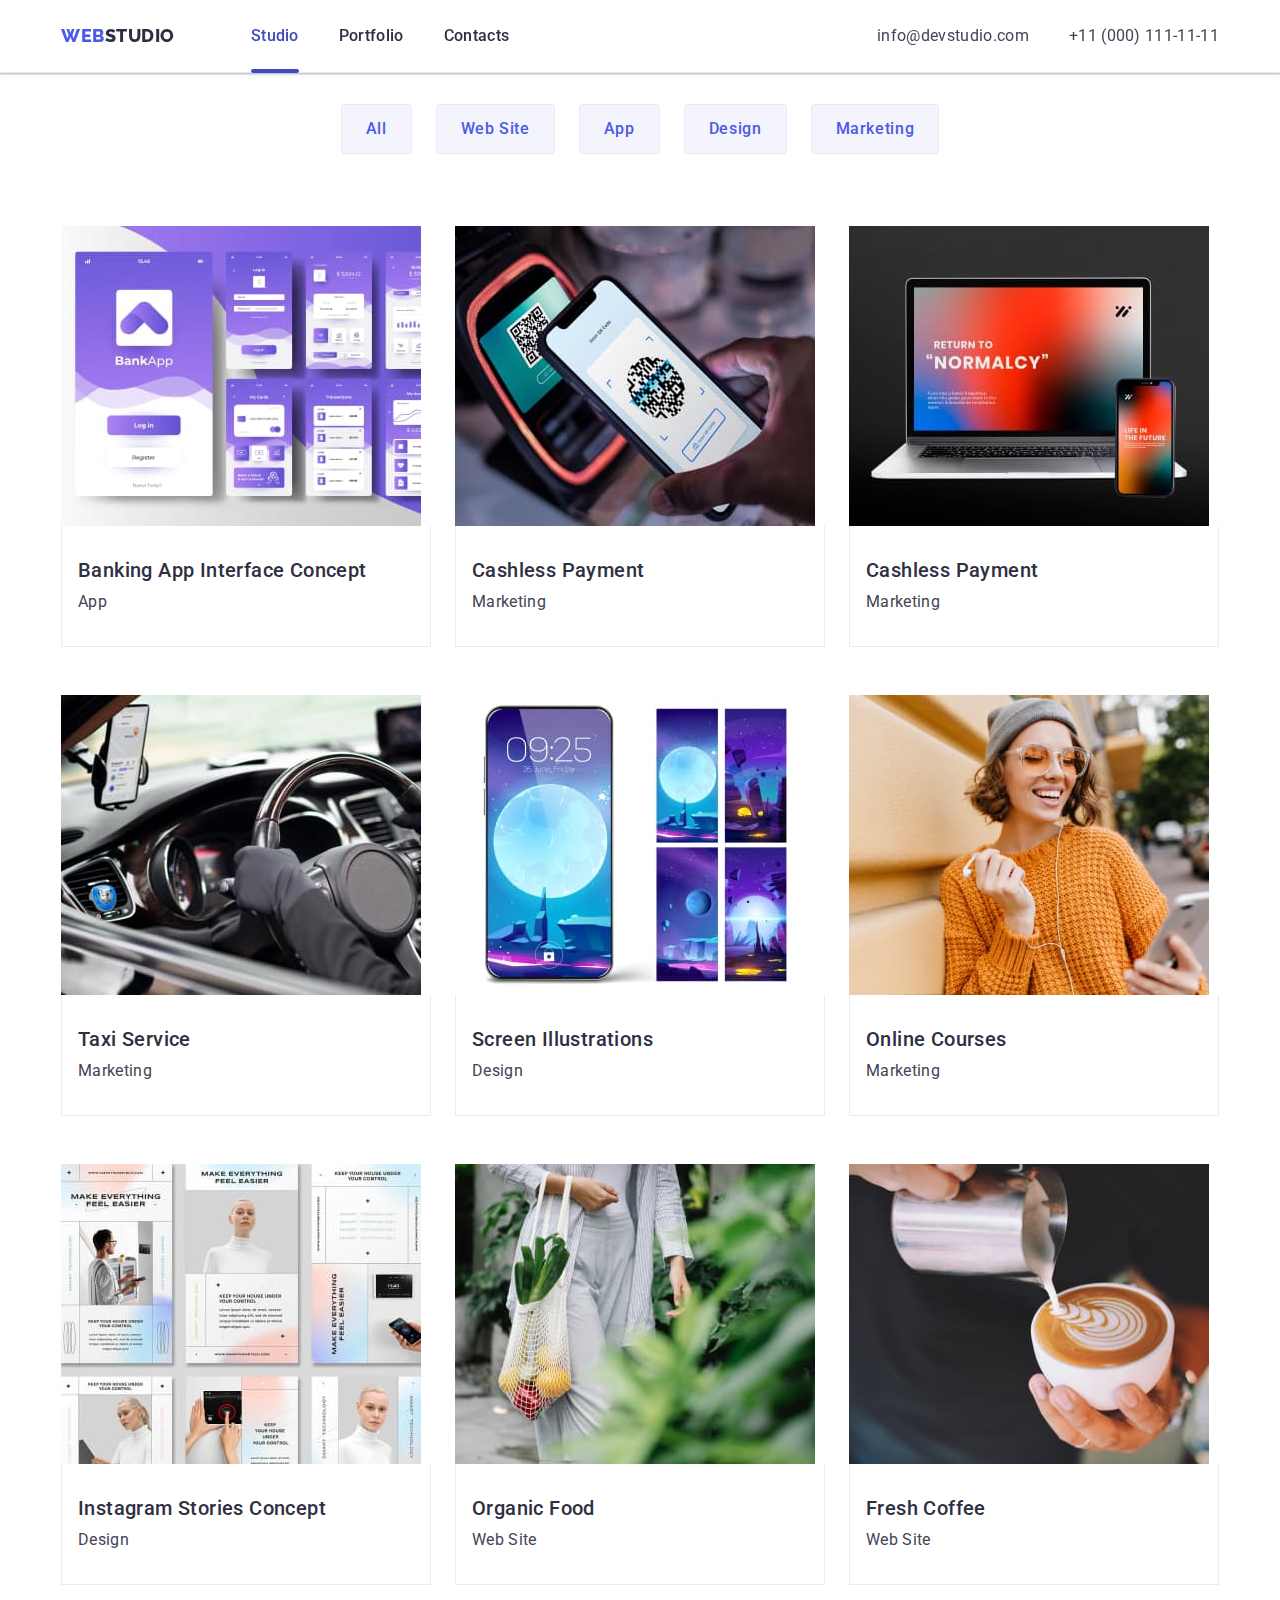
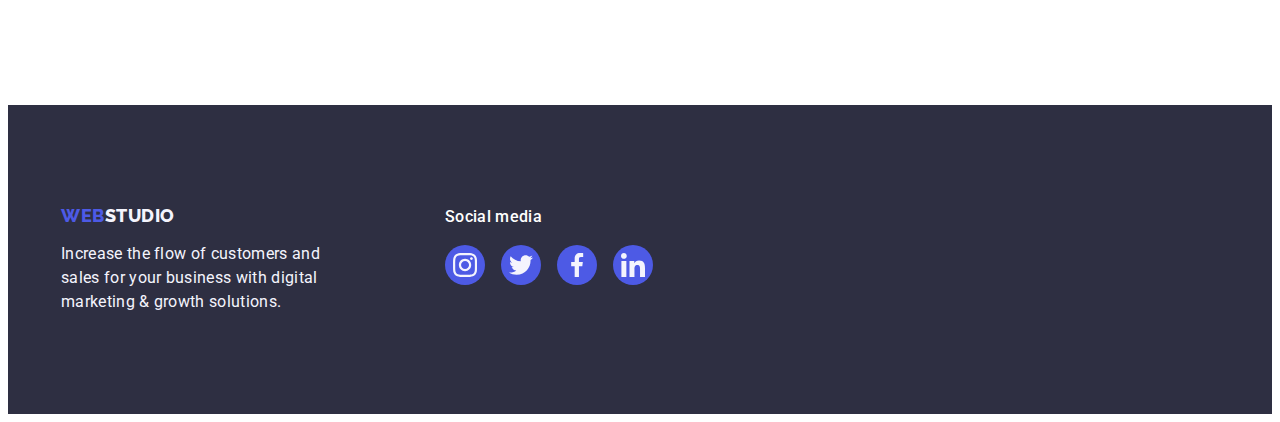
==== portfolio.html @ 206efaaa "Initial commit" ====
<!DOCTYPE html>
<html lang="en">
  <head>
    <meta charset="UTF-8" />
    <meta http-equiv="X-UA-Compatible" content="IE=edge" />
    <meta name="viewport" content="width=device-width, initial-scale=1.0" />
    <link rel="preconnect" href="https://fonts.googleapis.com" />
    <link rel="preconnect" href="https://fonts.gstatic.com" crossorigin />
    <link
      href="https://fonts.googleapis.com/css2?family=Raleway:wght@800&family=Roboto:wght@400;500;700;900&display=swap"
      rel="stylesheet"
    />
    <link
      rel="stylesheet"
      href="https://cdnjs.cloudflare.com/ajax/libs/modern-normalize/1.1.0/modern-normalize.min.css"
      integrity="sha512-wpPYUAdjBVSE4KJnH1VR1HeZfpl1ub8YT/NKx4PuQ5NmX2tKuGu6U/JRp5y+Y8XG2tV+wKQpNHVUX03MfMFn9Q=="
      crossorigin="anonymous"
      referrerpolicy="no-referrer"
    />
    <link rel="stylesheet" href="css/styles.css" />
    <title>Portfolio</title>
  </head>
  <body class="body body_portfolio">
    <!-- header -->
    <header class="header">
      <div class="container header-container">
        <nav class="navigation">
          <a class="logo link" href="./index.html"
            >Web<span class="studio">Studio</span>
          </a>
          <ul class="list list-navigation">
            <li class="item-nav">
              <a class="link link-nav active-nav" href="./index.html">Studio</a>
            </li>
            <li class="item-nav">
              <a class="link link-nav" href="./portfolio.html">Portfolio</a>
            </li>
            <li class="item-nav">
              <a class="link link-nav" href="">Contacts</a>
            </li>
          </ul>
        </nav>
        <address class="address">
          <ul class="list list-contact">
            <li class="item-contact">
              <a class="link link-contact" href="mailto:info@devstudio.com"
                >info@devstudio.com</a
              >
            </li>
            <li class="item-contact">
              <a class="link link-contact" href="tel:+110001111111"
                >+11 (000) 111-11-11</a
              >
            </li>
          </ul>
        </address>
      </div>
    </header>
    <main>
      <section class="portfolio">
        <!--==== buttons==== -->
        <div class="container">
          <h1 hidden>Portfolio</h1>

          <ul class="list list-button">
            <li class="item-button">
              <button class="button-portfolio" type="button">All</button>
            </li>
            <li class="item-button">
              <button class="button-portfolio" type="button">Web Site</button>
            </li>
            <li class="item-button">
              <button class="button-portfolio" type="button">App</button>
            </li>
            <li class="item-button">
              <button class="button-portfolio" type="button">Design</button>
            </li>
            <li class="item-button">
              <button class="button-portfolio" type="button">Marketing</button>
            </li>
          </ul>

          <!-- ====filtres ==== -->
          <ul class="list list-portfolio">
            <li class="item-list-portfolio">
              <a class="link link-portfolio" href="">
                <div class="card-wrap">
                  <img
                    src="./images/portfolio-photo/add.jpg"
                    alt="picture"
                    width="360"
                    height="300"
                  />
                  <p class="text-card">
                    14 Stylish and User-Friendly App Design Concepts · Task
                    Manager App · Calorie Tracker App · Exotic Fruit Ecommerce
                    App · Cloud Storage App
                  </p>
                </div>

                <div class="category">
                  <h2 class="subtitle">Banking App Interface Concept</h2>
                  <p class="text text-portfolio">App</p>
                </div>
              </a>
            </li>
            <li class="item-list-portfolio">
              <a class="link link-portfolio" href="">
                <div class="card-wrap">
                  <img
                    src="./images/portfolio-photo/cachless-pay.jpg"
                    alt="picture"
                    width="360"
                    height="300"
                  />
                  <p class="text-card">
                    14 Stylish and User-Friendly App Design Concepts · Task
                    Manager App · Calorie Tracker App · Exotic Fruit Ecommerce
                    App · Cloud Storage App
                  </p>
                </div>

                <div class="category">
                  <h2 class="subtitle">Cashless Payment</h2>
                  <p class="text text-portfolio">Marketing</p>
                </div>
              </a>
            </li>
            <li class="item-list-portfolio">
              <a class="link link-portfolio" href="">
                <div class="card-wrap">
                  <img
                    src="./images/portfolio-photo/meditations.jpg"
                    alt="picture"
                    width="360"
                    height="300"
                  />
                  <p class="text-card">
                    14 Stylish and User-Friendly App Design Concepts · Task
                    Manager App · Calorie Tracker App · Exotic Fruit Ecommerce
                    App · Cloud Storage App
                  </p>
                </div>

                <div class="category">
                  <h2 class="subtitle">Cashless Payment</h2>
                  <p class="text text-portfolio">Marketing</p>
                </div>
              </a>
            </li>
            <li class="item-list-portfolio">
              <a class="link link-portfolio" href="">
                <div class="card-wrap">
                  <img
                    src="./images/portfolio-photo/taxi.jpg"
                    alt="picture"
                    width="360"
                    height="300"
                  />
                  <p class="text-card">
                    14 Stylish and User-Friendly App Design Concepts · Task
                    Manager App · Calorie Tracker App · Exotic Fruit Ecommerce
                    App · Cloud Storage App
                  </p>
                </div>

                <div class="category">
                  <h2 class="subtitle">Taxi Service</h2>
                  <p class="text text-portfolio">Marketing</p>
                </div>
              </a>
            </li>
            <li class="item-list-portfolio">
              <a class="link link-portfolio" href="">
                <div class="card-wrap">
                  <img
                    src="./images/portfolio-photo/illustrations.jpg"
                    alt="picture"
                    width="360"
                    height="300"
                  />
                  <p class="text-card">
                    14 Stylish and User-Friendly App Design Concepts · Task
                    Manager App · Calorie Tracker App · Exotic Fruit Ecommerce
                    App · Cloud Storage App
                  </p>
                </div>

                <div class="category">
                  <h2 class="subtitle">Screen Illustrations</h2>
                  <p class="text text-portfolio">Design</p>
                </div>
              </a>
            </li>
            <li class="item-list-portfolio">
              <a class="link link-portfolio" href="">
                <div class="card-wrap">
                  <img
                    src="./images/portfolio-photo/online-courses.jpg"
                    alt="picture"
                    width="360"
                    height="300"
                  />
                  <p class="text-card">
                    14 Stylish and User-Friendly App Design Concepts · Task
                    Manager App · Calorie Tracker App · Exotic Fruit Ecommerce
                    App · Cloud Storage App
                  </p>
                </div>

                <div class="category">
                  <h2 class="subtitle">Online Courses</h2>
                  <p class="text text-portfolio">Marketing</p>
                </div>
              </a>
            </li>
            <li class="item-list-portfolio">
              <a class="link link-portfolio" href="">
                <div class="card-wrap">
                  <img
                    src="./images/portfolio-photo/instagram.jpg"
                    alt="picture"
                    width="360"
                    height="300"
                  />
                  <p class="text-card">
                    14 Stylish and User-Friendly App Design Concepts · Task
                    Manager App · Calorie Tracker App · Exotic Fruit Ecommerce
                    App · Cloud Storage App
                  </p>
                </div>

                <div class="category">
                  <h2 class="subtitle">Instagram Stories Concept</h2>
                  <p class="text text-portfolio">Design</p>
                </div>
              </a>
            </li>
            <li class="item-list-portfolio">
              <a class="link link-portfolio" href="">
                <div class="card-wrap">
                  <img
                    src="./images/portfolio-photo/organic-food.jpg"
                    alt="picture"
                    width="360"
                    height="300"
                  />
                  <p class="text-card">
                    14 Stylish and User-Friendly App Design Concepts · Task
                    Manager App · Calorie Tracker App · Exotic Fruit Ecommerce
                    App · Cloud Storage App
                  </p>
                </div>
                <div class="category">
                  <h2 class="subtitle">Organic Food</h2>
                  <p class="text text-portfolio">Web Site</p>
                </div>
              </a>
            </li>
            <li class="item-list-portfolio">
              <a class="link link-portfolio" href="">
                <div class="card-wrap">
                  <img
                    src="./images/portfolio-photo/coffee.jpg"
                    alt="picture"
                    width="360"
                    height="300"
                  />
                  <p class="text-card">
                    14 Stylish and User-Friendly App Design Concepts · Task
                    Manager App · Calorie Tracker App · Exotic Fruit Ecommerce
                    App · Cloud Storage App
                  </p>
                </div>
                <div class="category">
                  <h2 class="subtitle">Fresh Coffee</h2>
                  <p class="text text-portfolio">Web Site</p>
                </div>
              </a>
            </li>
          </ul>
        </div>
      </section>
    </main>
    <!-- ===footer=== -->
    <footer class="footer">
      <div class="container container-footer">
        <div class="logo-footer">
          <a class="logo link logo-link" href="./index.html"
            >Web<span class="studio-footer">Studio</span>
          </a>
          <p class="text-footer">
            Increase the flow of customers and sales for your business with
            digital marketing & growth solutions.
          </p>
        </div>
        <div class="social-media">
          <p class="subtitle-footer">Social media</p>
          <ul class="list footer-social-list">
            <li class="item-footer-social-list">
              <a class="link-footer-social-list" href="">
                <svg class="icon-footer-social-list" width="24" height="24">
                  <use href="./images/icons.svg#icon-instagram"></use>
                </svg>
              </a>
            </li>
            <li class="item-footer-social-list">
              <a class="link-footer-social-list" href="">
                <svg class="icon-footer-social-list" width="24" height="24">
                  <use href="./images/icons.svg#icon-twitter"></use>
                </svg>
              </a>
            </li>
            <li class="item-footer-social-list">
              <a class="link-footer-social-list" href="">
                <svg class="icon-footer-social-list" width="24" height="24">
                  <use href="./images/icons.svg#icon-facebook"></use>
                </svg>
              </a>
            </li>
            <li class="item-footer-social-list">
              <a class="link-footer-social-list" href="">
                <svg class="icon-footer-social-list" width="24" height="24">
                  <use href="./images/icons.svg#icon-linkedin"></use>
                </svg>
              </a>
            </li>
          </ul>
        </div>
      </div>
    </footer>
  </body>
</html>
---- css/styles.css ----
.body {
  font-family: "Roboto", sans-serif;
  background-color: var(--primary-background);
  color: var(--primary-color);
}
:root {
  --iris: #4D5AE5;
  --primary-color: #434455;
  --primary-background: #ffffff;
  --secondary-color: #2e2f42;
  --hover-focus: #404bbf;
  --button-color: #4d5ae5;
  --secondary-background: #f4f4fd;
  --background-modal: #FCFCFC;
  --border-color: #e7e9fc;
  --icon-color:#8e8f99;
  --secondary-hover-focus: #31d0aa;
  --transition: 250ms cubic-bezier(0.4, 0, 0.2, 1);
}
/* =====style none===== */
.list {
  list-style: none;
}
.link {
  text-decoration: none;
}
ul {
  margin: 0;
  padding: 0;
  padding-left: 0;
}
h1,
h2,
h3,
h4,
p {
  margin: 0;
  padding: 0;
}
img {
  display: block;
}
/* ===container=== */
.container {
  width: 1158px;
  padding: 0 15px;
  margin-left: auto;
  margin-right: auto;
}
/*===== header===== */
.header { 
  border-bottom: 1px solid var(--border-color);
  box-shadow:
  0px 1px 6px 0px #2E2F4214,
  0px 1px 1px 0px #2E2F4229,
  0px 2px 1px 0px #2E2F4214;
  position: fixed;
  top: 0;
  left: 0;  
  width: 100%;
  z-index: 90;
  background-color: var(--primary-background); 
}

.logo {
  font-family: "Raleway", sans-serif;
  font-weight: 800;
  font-size: 18px;
  line-height: 1.17;
  letter-spacing: 0.03em;
  text-transform: uppercase;
  color: var(--button-color);
}
.logo .studio {
  color: var(--secondary-color);
}
.link-nav {
  font-weight: 500;
  font-size: 16px;
  line-height: 1.5;
  letter-spacing: 0.02em;
  color: var(--secondary-color);
  display: block;
  padding-top: 24px;
  padding-bottom: 24px;
  position: relative;
  transition: color var(--transition);
}
.link-nav::after{
  content: '';
  width: 100%;
  height: 4px;
  border-radius: 2px;
  
  display: block;
  position: absolute;
  left: 0;
  bottom: -1px;
}
.link-nav.active-nav::after{
background-color: var(--hover-focus);
}
.active-nav{ 
  color:var(--hover-focus);
}
.contact-nav{
display: flex;
flex-direction: column;

}
.link-nav:hover,
.link-nav:focus {
  color: var(--hover-focus);

}
.address {
  font-style: normal;
}
.link-contact {
  font-style: normal;
  font-size: 16px;
  line-height: 1.5;
  letter-spacing: 0.02em;
  color: var(--primary-color);
  transition: color var(--transition);
}
.link-contact:focus,
.link-contact:hover {
  color: var(--hover-focus);
}
.logo {
  margin-right: 76px;
}
.list-navigation {
  display: flex;
  gap: 40px;
}

.list-contact {
  display: flex;
  gap: 40px;
}
.navigation {
  display: flex;
  align-items: center;
}
.header-container {
  display: flex;
  align-items: center;
  border-bottom: var(--border-color) 1px;
}
.address {
  margin-left: auto;
}
/*==== hero==== */
.hero { max-width: 1440px;
  background-image:linear-gradient(rgba(46, 47, 66, 0.7), rgba(46, 47, 66, 0.7)),
  url(../images/people-office.jpg); 
  background-repeat: no-repeat;
  background-position: center;
  background-size: cover;
  background-color: var(--secondary-color);
  padding-top: 188px;
  padding-bottom: 188px;
  margin-right: auto;
  margin-left: auto;
  margin-top: 70px;
}
.hero-title {
  font-weight: 700;
  font-size: 56px;
  line-height: 1.07;
  text-align: center;
  letter-spacing: 0.02em;
  color: var(--primary-background);

  max-width: 496px;
  text-align: center;
  margin-left: auto;
  margin-right: auto;
  margin-bottom: 48px;
}
.hero-container {
  margin-left: auto;
  margin-right: auto;
  text-align: center;
}
.hero-button {
  font-family: "Roboto", sans-serif;
  font-weight: 500;
  font-size: 16px;
  line-height: 1.5;
  letter-spacing: 0.04em;
  background: var(--button-color);
  color: var(--primary-background);
  cursor: pointer;
  min-width: 169px;
  display: block;
  margin-left: auto;
  margin-right: auto;
  padding: 16px 32px;
  box-shadow: 0px 4px 4px rgba(0, 0, 0, 0.15);
  border-radius: 4px;
  border: none;
  transition: background-color 250ms cubic-bezier(0.4, 0, 0.2, 1);
}
.hero-button:hover,
.hero-button:focus {
  background: var(--hover-focus);
}

/*====section advantages==== */
.section-title {
  font-weight: 700;
  font-size: 36px;
  line-height: 1.11;
  text-align: center;
  letter-spacing: 0.02em;
  text-transform: capitalize;
  color: var(--secondary-color);
  margin-left: auto;
  margin-right: auto;
  margin-bottom: 72px;
}
.subtitle {
  font-weight: 500;
  font-size: 20px;
  line-height: 1.2;
  letter-spacing: 0.02em;
  color: var(--secondary-color);
}
.text {
  line-height: 1.5;
  letter-spacing: 0.02em;
}
.item-advantages {
  width: 264px;
  flex-basis: calc((100% - 3 * 24px) / 4);
}
.list-advantages {
  display: flex;
  gap: 24px;
}
.subtitle {
  margin-bottom: 8px;
}
.advantages {
  padding-top: 120px;
  padding-bottom: 120px;
}
.icon-container{ 
height: 112px;
border-radius: 4px;
background-color: var(--secondary-background); 
display:flex;
justify-content: center;
align-items: center;
margin-bottom: 8px;
}

/* ====sectoin activity==== */
.list-item {
  background-color: var(--primary-background);
}
.activity-list {
  display: flex;
  gap: 24px;
}
.item-activity {
  flex-basis: calc((100% - 2 * 24px) / 3);
}
.activity {
  padding-bottom: 120px;
}
/* ====section about team===== */
.section-team {
  background-color: var(--secondary-background);
  padding-bottom: 120px;
  padding-top: 120px;
}
.list-team-item {
  background-color: var(--primary-background);
  border-radius: 0px 0px 4px 4px;
  box-shadow:0px 1px 6px rgba(46, 47, 66, 0.08),
    0px 1px 1px rgba(46, 47, 66, 0.16),
    0px 2px 1px rgba(46, 47, 66, 0.08);;
}
.list-team {
  display: flex;
  flex-wrap: wrap;
  gap: 24px;
}
.list-team-item {
  flex-basis: calc((100% - 3 * 24px) / 4);
}
.team-members {
  padding: 32px 0;
  text-align: center;
}
.social-list{
  margin-top: 8px;
}
.social-list{
display: flex;
justify-content: center;
align-items: center;
gap: 24px;
}
.icon-social-link{fill: var(--secondary-background);
}
.social-link{
width: 40px;
height: 40px;
display: flex;
justify-content: center;
align-items: center;
border-radius: 50%;
background-color: var(--button-color);
transition: background-color var(--transition);
}
.social-link:hover,
.social-link:focus{
  background-color: var(--hover-focus);
}
/* ===customers=== */

.customers{
  line-height: 1.1
}
.section-customers{
padding-top: 120px;
padding-bottom: 120px;
margin-left: auto;
margin-right: auto;
}
.link-customers{
width: 168px;
height: 88px;
display: flex;
justify-content: center;
align-items: center;
border: 1px solid var(--icon-color);
color: var(--icon-color);
border-radius: 4px;
transition: border-color 250ms cubic-bezier(0.4, 0, 0.2, 1),
  color 250ms cubic-bezier(0.4, 0, 0.2, 1);
}
.list-customers{
margin-top: 72px;
display: flex;
justify-content: center;
align-items: center;
gap: 24px;
}
.icon-customers{
  fill:currentColor;
}
.link-customers:hover,
.link-customers:focus{
color: var(--hover-focus);
}
.link-customers:hover,
.link-customers:focus{
border-color: var(--hover-focus);}
/* footer */
.studio-footer {
  color: var(--secondary-background);
}
.text-footer {
  font-weight: 400;
  font-size: 16px;
  line-height: 1.5;
  letter-spacing: 0.02em;
  color: var(--secondary-background);
}
.footer {
  background: var(--secondary-color);
  padding-top: 100px;
  padding-bottom: 100px;
}
.logo-link {
  display: inline-block;
  margin-bottom: 16px;
}
.text-footer {
  width: 264px;
}
.subtitle-footer{
  font-weight: 500;
  font-size: 16px;
  line-height: 1.5;
  letter-spacing: 0.02em;
  color: var(--primary-background);
  margin-bottom: 16px;
}
.container-footer{
  display: flex;
  align-items: baseline;
}
.logo-footer {
  margin-right: 120px;
}
.footer-social-list{
  display: flex;
  align-items: center;
  gap: 16px;
}
.link-footer-social-list{
  width: 40px;
  height: 40px;
  display: flex;
  justify-content: center;
  align-items: center;
  border-radius: 50%;
  background-color: var(--button-color);
  transition: background-color var(--transition);
}
.icon-footer-social-list{
  fill: var(--secondary-background)
}
.link-footer-social-list:hover,
.link-footer-social-list:focus{
  background-color: var(--secondary-hover-focus);
}
/* ====portfolio==== */
.button-portfolio {
  font-family: "Roboto", sans-serif;
  background: var(--secondary-background);
  font-weight: 500;
  font-size: 16px;
  line-height: 1.5;
  letter-spacing: 0.04em;
  color: var(--button-color);
  cursor: pointer;
  border: 1px solid var(--border-color);
  border-radius: 4px;
  padding: 12px 24px;
  transition: color var(--transition),
    background-color var(--transition),
    border-color var(--transition),
    box-shadow var(--transition);
}
.item-button{
  transition:background-color var(--transition),
  color var(--transition),border-color var(--transition);
}
.button-portfolio:hover,
.button-portfolio:focus {
  background: var(--hover-focus);
  color: var(--primary-background);
  border: 1px solid transparent;
  box-shadow: 0px 2px 2px 0px #0000001F,
   0px 2px 1px 0px #00000014, 0px 3px 1px 0px #0000001A;
}
.list-button {
  display: flex;
  gap: 24px;
  justify-content: center;
  margin-bottom: 72px;
}
.text-portfolio {
  color: var(--primary-color);
}
.list-portfolio {
  display: flex;
  flex-wrap: wrap;
  column-gap: 24px;
  row-gap: 48px;
}
.item-list-portfolio {
  width: calc((100% - 48px) / 3);
}
.portfolio {
  padding-bottom: 120px;
  padding-top: 96px;
}
.category {
  padding: 32px 16px;
  border: 1px solid var(--border-color);
  border-top: none;
}
.link-portfolio{
  display: block;
}
.link-portfolio{ 
  transition:box-shadow var(--transition);
}
.link-portfolio:hover,
.link-portfolio:focus{
  box-shadow: 0px 1px 6px rgba(46, 47, 66, 0.08),
  0px 1px 1px rgba(46, 47, 66, 0.16),
  0px 2px 1px rgba(56, 60, 141, 0.08)
}
.text-card{
  font-weight: 400;
  font-size: 16px;
  line-height: 1.5;
  letter-spacing: 0.02em;
  color: var(--secondary-background);
  background-color: var(--iris);
  padding: 40px 32px;
  position: absolute;
  top: 0;
  left: 0;
  width: 100%;
  height: 100%;
  transform: translateY(100%);
  overflow: auto;
  transition: transform var(--transition);
}
.card-wrap{
  position: relative;
  overflow: hidden;
}
.link-portfolio:hover .text-card,
.link-portfolio:focus .text-card{
  transform: translateY(0%);
}
/* ======modal-window====== */
.backdrop{
  position:fixed ;
  top: 0;
  left: 0;
  width: 100%;
  height: 100%;
  z-index: 100;
  background-color: rgba(46, 47, 66, 0.4);
  transition: opacity var(--transition),
  visibility var(--transition);
}
.modal-window{
  width: 408px;
  min-height: 576px;
  background-color: var(--background-modal);
  box-shadow: 0px 1px 1px rgba(0, 0, 0, 0.14),
   0px 1px 3px rgba(0, 0, 0, 0.12), 0px 2px 1px
   rgba(0, 0, 0, 0.2);
  border-radius: 4px;
  position: absolute;
  top: 50%;
  left: 50%;
  transform: translate(-50%,-50%);
  transition: transform var(--transition);
}
.modal-close-btm{
  display: block;
  width: 24px;
  height: 24px;
  background-color: var(--border-color);
  border: 1px solid rgba(0, 0, 0, 0.1);
  border-radius: 50%;
  padding: 0;
  cursor: pointer;
  display: flex;
  justify-content: center;
  align-items: center;
  position: absolute;
  top: 24px;
  right: 24px;
  transition: background-color var(--transition)
  border var(--transition); 
  transition: background-color var(--transition), 
  border var(--transition);
}
.modal-icon{
  fill: var(--secondary-color) ;
  transition: fill var(--transition);
}
.modal-close-btm:hover,
.modal-close-btm:focus{
  background-color: var(--hover-focus);
  border: none;
}
.modal-close-btm:hover>.modal-icon,
.modal-close-btm:focus>.modal-icon {
  fill: var(--primary-background);
}
.backdrop.is-hidden{
  visibility:hidden;
  opacity: 0;
  pointer-events: none;
}
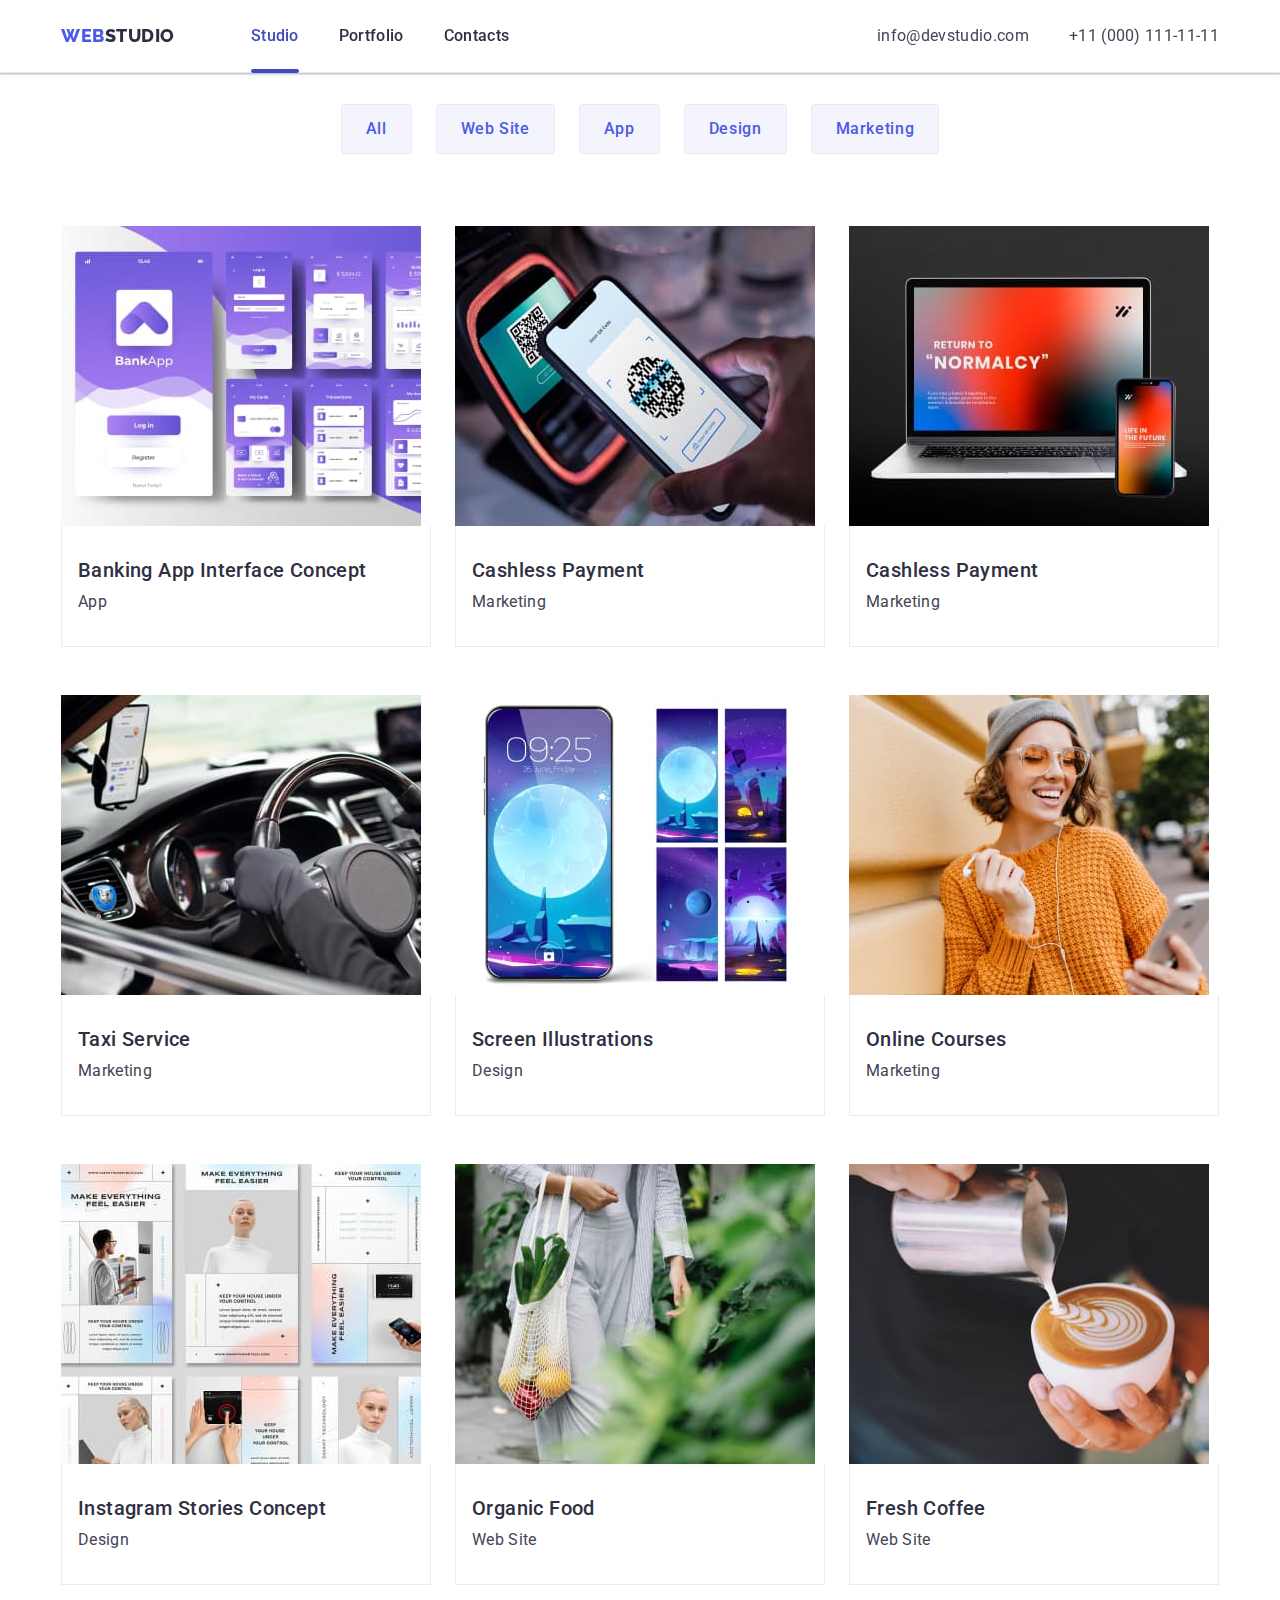
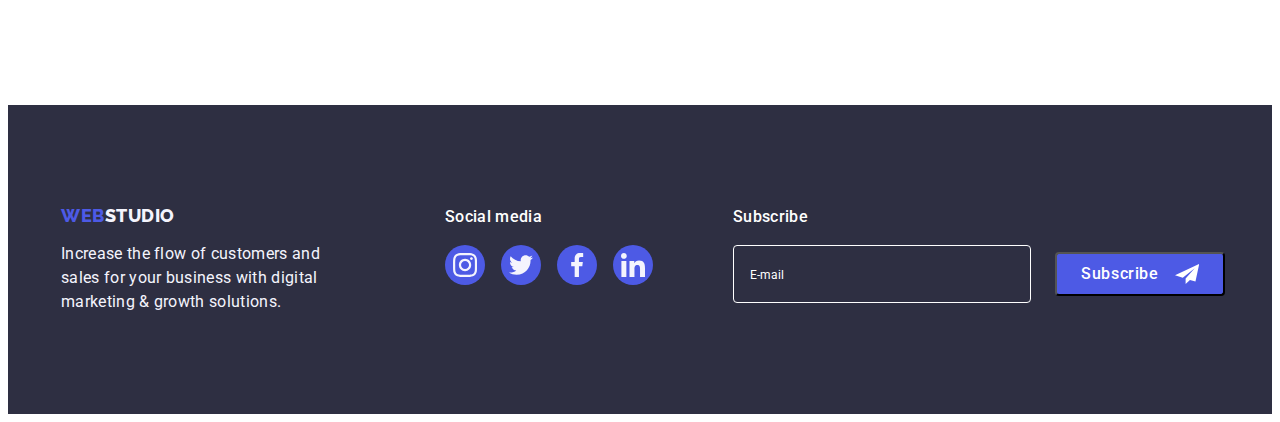
==== commit c38cb71a: "hw-6" ====
--- a/portfolio.html
+++ b/portfolio.html
@@ -327,6 +327,26 @@
             </li>
           </ul>
         </div>
+        <form class="subscribe-form">
+          <p class="subtitle-footer">Subscribe</p>
+          <div class="subscribe-container">
+            <label class="subscribe-label">
+              <input
+                class="useremail-input"
+                type="email"
+                name="useremail"
+                placeholder="E-mail"
+                required
+              />
+            </label>
+            <button class="subscribe-button" type="submit">
+              Subscribe
+              <svg class="subscribe-icon" width="24" height="24">
+                <use href="./images/icons.svg#telegram"></use>
+              </svg>
+            </button>
+          </div>
+        </form>
       </div>
     </footer>
   </body>
--- a/css/styles.css
+++ b/css/styles.css
@@ -374,6 +374,7 @@
   color: var(--secondary-background);
 }
 .footer {
+  max-width: 1440px;
   background: var(--secondary-color);
   padding-top: 100px;
   padding-bottom: 100px;
@@ -405,6 +406,7 @@
   align-items: center;
   gap: 16px;
 }
+
 .link-footer-social-list{
   width: 40px;
   height: 40px;
@@ -422,6 +424,59 @@
 .link-footer-social-list:focus{
   background-color: var(--secondary-hover-focus);
 }
+.subscribe-form {
+  margin-left: 80px; 
+}
+.useremail-input {
+  min-width: 264px;
+  min-height: 40px;
+  border: 1px solid var(--primary-background);
+  background-color: var(--secondary-color);
+  padding: 8px  16px;
+  border-radius: 4px;
+  color: var(--primary-background);
+  transition: border-color var(--transition);
+}
+.useremail-input::placeholder{
+  font-family: "Roboto", sans-serif;
+  font-weight: 400;
+    font-size: 12px;
+    line-height: 2;
+    color: var(--primary-background);
+}
+.subscribe-container{
+  display: flex;
+  align-items: baseline;
+  gap: 24px;
+}
+.useremail-input:focus{
+  border-color: var(--hover-focus);
+  outline: none;
+}
+.subscribe-button{
+  font-family: "Roboto", sans-serif;
+  font-weight: 500;
+  font-size: 16px;
+  line-height: 1.5;
+  letter-spacing: 0.04em;
+  min-width: 165px;
+  padding: 8px 24px;
+  background-color: var(--iris);
+  color: var(--primary-background);
+  border-radius: 4px;
+  display: flex;
+  align-items: center;
+  gap: 16px;
+  transition: background-colol var(--transition);
+}
+.subscribe-button:hover,
+.subscribe-button:focus{
+  background-color: var(--hover-focus);
+}
+.subscribe-icon{
+  fill: var(--primary-background);
+}
+
 /* ====portfolio==== */
 .button-portfolio {
   font-family: "Roboto", sans-serif;
@@ -579,4 +634,142 @@
   visibility:hidden;
   opacity: 0;
   pointer-events: none;
-}+}
+.wrap-modal-icon{
+  position: relative;
+}
+.icon-contact{
+  position: absolute;
+  left: 16px;
+  top: 8px;
+}
+.modal-form{
+  padding: 70px 24px;
+  display: flex;
+  flex-direction: column;
+}
+.title-modal{
+  font-family: 'Roboto',sans-serif;
+    font-weight: 500;
+    font-size: 16px;
+    line-height: 1.5;  
+    letter-spacing: 0.02em;
+    color: var(--secondary-color);
+    margin-bottom: 16px;
+}
+.text-modal{
+  display: block;
+  font-family: 'Roboto',sans-serif;
+    font-weight: 400;
+    font-size: 12px;
+    line-height: 1.17;
+    letter-spacing: 0.04em;
+    color:var(--icon-color);
+}
+.modal-form-input{
+  width: 100%;
+  padding: 8px 38px;
+  margin-bottom: 8px;
+  transition: border-color var(--transition);
+  border: 1px solid var(--secondary-color);
+  border-radius: 4px;
+}
+.modal-form-input:focus{
+  border-color: var(--iris);
+  outline: none;
+}
+.icon-contact{
+  fill:var(--secondary-color);
+  transition: fill var(--transition);
+}
+.modal-form-input:focus+.icon-contact{
+  fill: var(--iris); 
+}
+.modal-form-message{
+  resize: none;
+  width: 100%;
+  min-height: 120px;
+  border: 1px solid var(--secondary-color);
+  border-radius: 4px;
+  transition: border-color var(--transition);
+  padding: 8px 16px;
+}
+.modal-form-message:focus
+{border-color: var(--iris);
+ outline: none;
+}
+.modal-form-message::placeholder{
+  font-family: 'Roboto',sans-serif;
+  font-weight: 400;
+  font-size: 12px;
+  line-height: 1.17;
+  letter-spacing: 0.04em;
+  color:rgba(46, 47, 66, 0.4);
+}
+.modal-checkbox::before{
+  content:'' ;
+  display: block;
+  width: 16px;
+  height: 16px;
+  cursor: pointer;
+  border: 1px solid var(--secondary-color);
+  border-radius: 2px;
+  margin-right: 8px;
+}
+.modal-checkbox{
+  position: relative;
+  font-family: 'Roboto';
+  font-weight: 400;
+  font-size: 12px;
+  line-height: 1.17;
+  letter-spacing: 0.04em;
+  color:  var(--icon-color);
+  display: flex;
+  align-items: baseline;
+  margin-bottom: 24px;
+}
+.icon-agree{
+  position: absolute;
+  top: 0;
+  left: 0;
+  fill: var(--primary-background);
+  transition: fill var(--transition);
+}
+.hidden-checkbox:focus+.modal-checkbox::before{
+  background-color: var(--iris);
+}
+.hidden-checkbox{
+  width: 1px;
+  height: 1px;
+  opacity: 0;
+  pointer-events: none;
+}
+.link-modal:hover,
+.link-modal:focus{
+  color: var(--button-color) ;
+}
+.link-modal{
+  transition: color var(--transition);
+}
+ .button-send{
+  font-family: 'Roboto';
+    font-weight: 500;
+    font-size: 16px;
+    line-height: 1.5;
+    letter-spacing: 0.04em;
+    display: flex;
+    justify-content: center;
+    align-self: center;
+    color: var(--primary-background);
+    background-color: var(--iris);
+    padding: 16px 32px;
+    box-shadow: 0px 4px 4px rgba(0, 0, 0, 0.15);
+    border-radius: 4px;
+    border: none;
+    min-width: 169px;
+    transition: background-color var(--transition);
+ }
+ .button-send:focus,
+ .button-send:hover{
+  background-color: var(--hover-focus);
+ }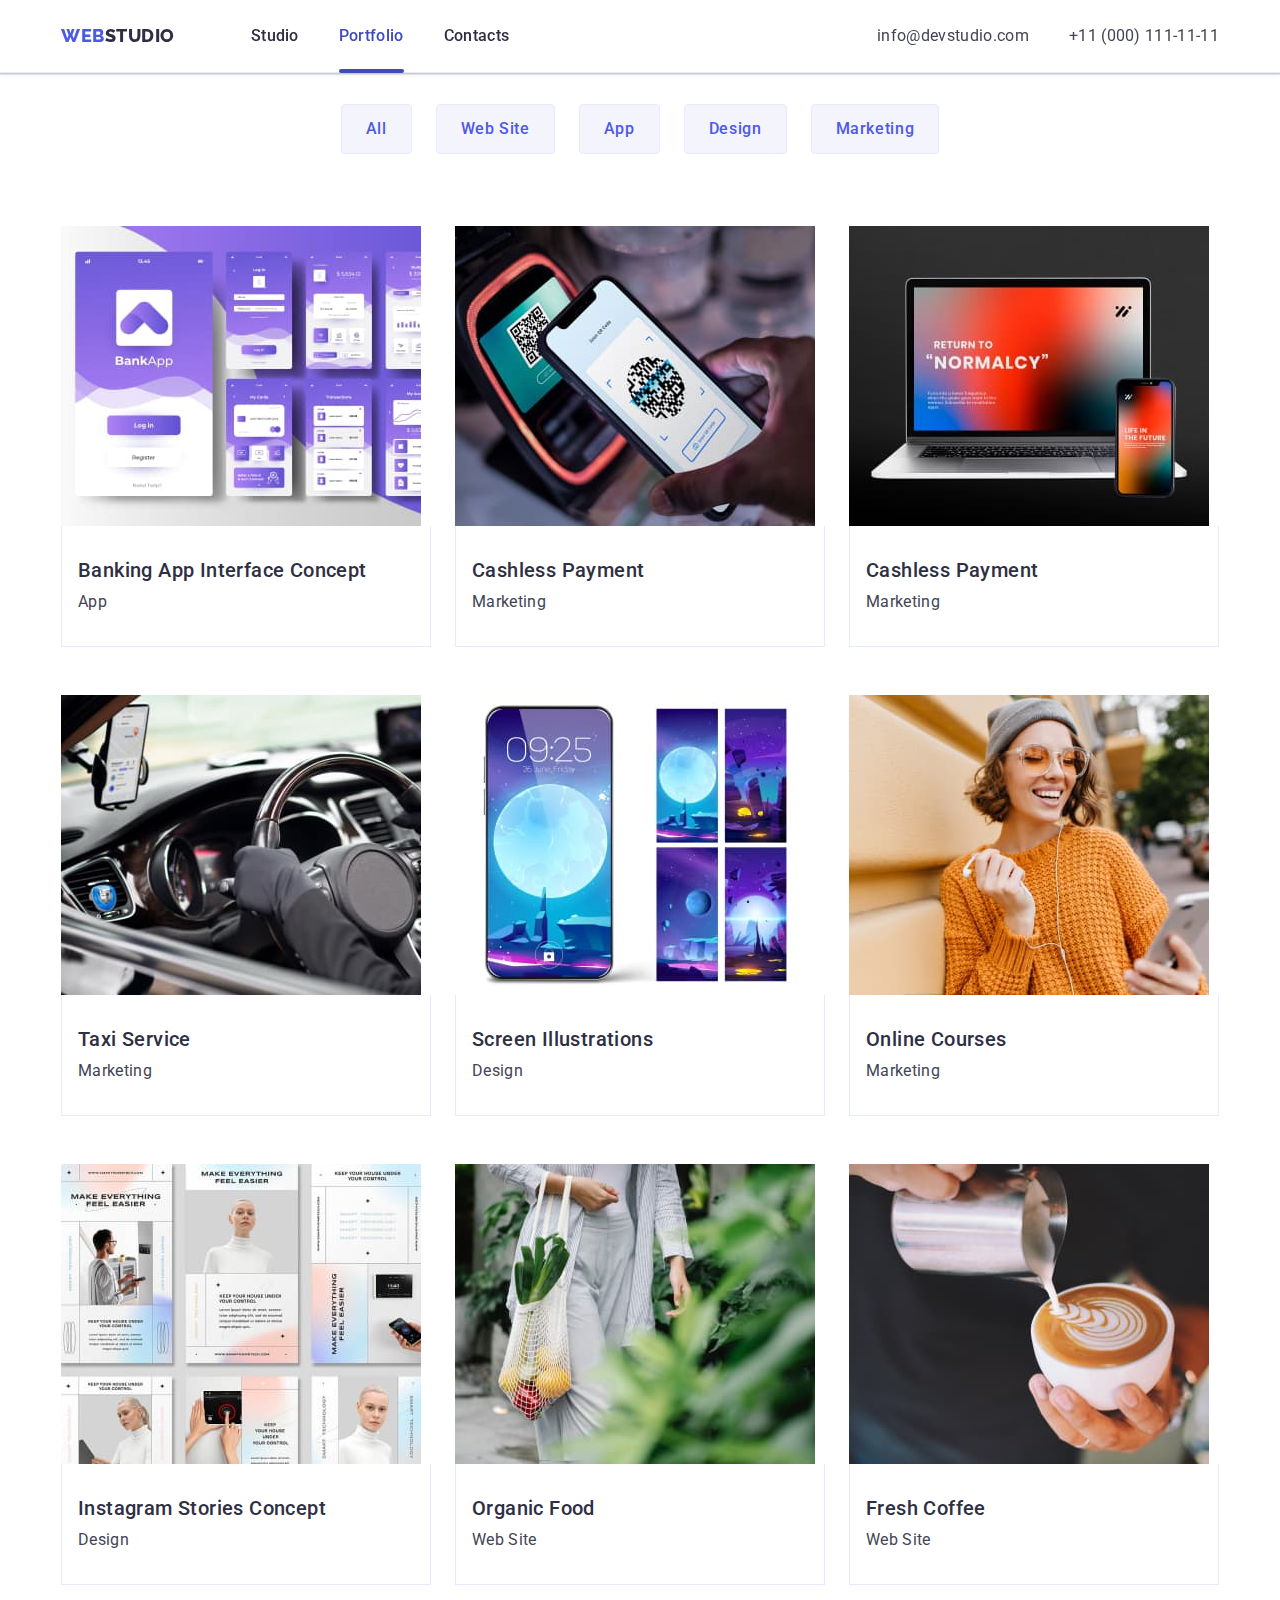
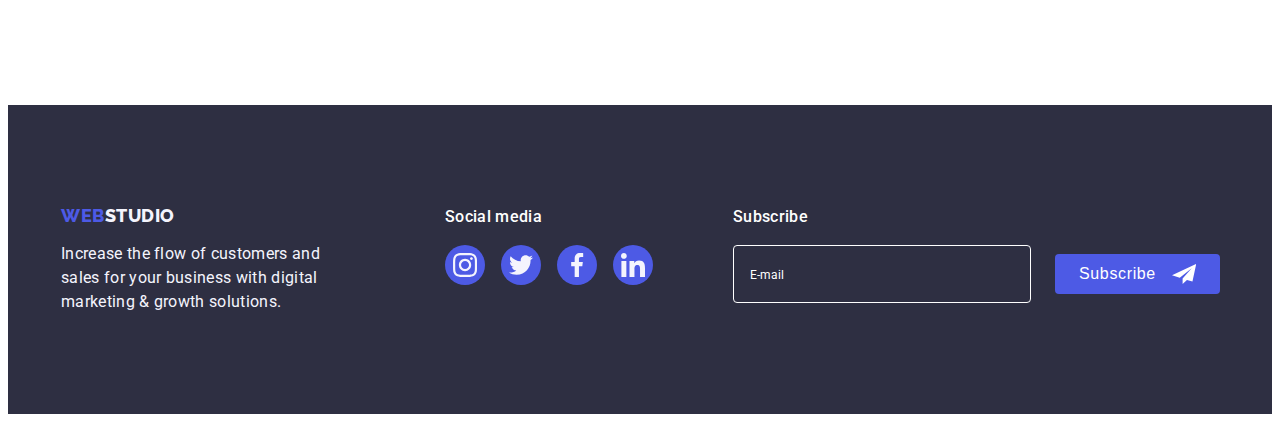
==== commit 9a9705e4: "HW-6" ====
--- a/portfolio.html
+++ b/portfolio.html
@@ -30,10 +30,12 @@
           </a>
           <ul class="list list-navigation">
             <li class="item-nav">
-              <a class="link link-nav active-nav" href="./index.html">Studio</a>
+              <a class="link link-nav" href="./index.html">Studio</a>
             </li>
             <li class="item-nav">
-              <a class="link link-nav" href="./portfolio.html">Portfolio</a>
+              <a class="link link-nav active-nav" href="./portfolio.html"
+                >Portfolio</a
+              >
             </li>
             <li class="item-nav">
               <a class="link link-nav" href="">Contacts</a>
--- a/css/styles.css
+++ b/css/styles.css
@@ -454,7 +454,6 @@
   outline: none;
 }
 .subscribe-button{
-  font-family: "Roboto", sans-serif;
   font-weight: 500;
   font-size: 16px;
   line-height: 1.5;
@@ -468,6 +467,7 @@
   align-items: center;
   gap: 16px;
   transition: background-colol var(--transition);
+  border: none;
 }
 .subscribe-button:hover,
 .subscribe-button:focus{
@@ -630,12 +630,13 @@
 .modal-close-btm:focus>.modal-icon {
   fill: var(--primary-background);
 }
-.backdrop.is-hidden{
+.is-hidden{
   visibility:hidden;
   opacity: 0;
   pointer-events: none;
 }
 .wrap-modal-icon{
+  display: block;
   position: relative;
 }
 .icon-contact{
@@ -649,7 +650,6 @@
   flex-direction: column;
 }
 .title-modal{
-  font-family: 'Roboto',sans-serif;
     font-weight: 500;
     font-size: 16px;
     line-height: 1.5;  
@@ -659,7 +659,6 @@
 }
 .text-modal{
   display: block;
-  font-family: 'Roboto',sans-serif;
     font-weight: 400;
     font-size: 12px;
     line-height: 1.17;
@@ -699,7 +698,6 @@
  outline: none;
 }
 .modal-form-message::placeholder{
-  font-family: 'Roboto',sans-serif;
   font-weight: 400;
   font-size: 12px;
   line-height: 1.17;
@@ -718,7 +716,6 @@
 }
 .modal-checkbox{
   position: relative;
-  font-family: 'Roboto';
   font-weight: 400;
   font-size: 12px;
   line-height: 1.17;
@@ -738,11 +735,12 @@
 .hidden-checkbox:focus+.modal-checkbox::before{
   background-color: var(--iris);
 }
-.hidden-checkbox{
+.hidden-checkbox{ 
   width: 1px;
   height: 1px;
   opacity: 0;
   pointer-events: none;
+  
 }
 .link-modal:hover,
 .link-modal:focus{
@@ -752,7 +750,6 @@
   transition: color var(--transition);
 }
  .button-send{
-  font-family: 'Roboto';
     font-weight: 500;
     font-size: 16px;
     line-height: 1.5;
